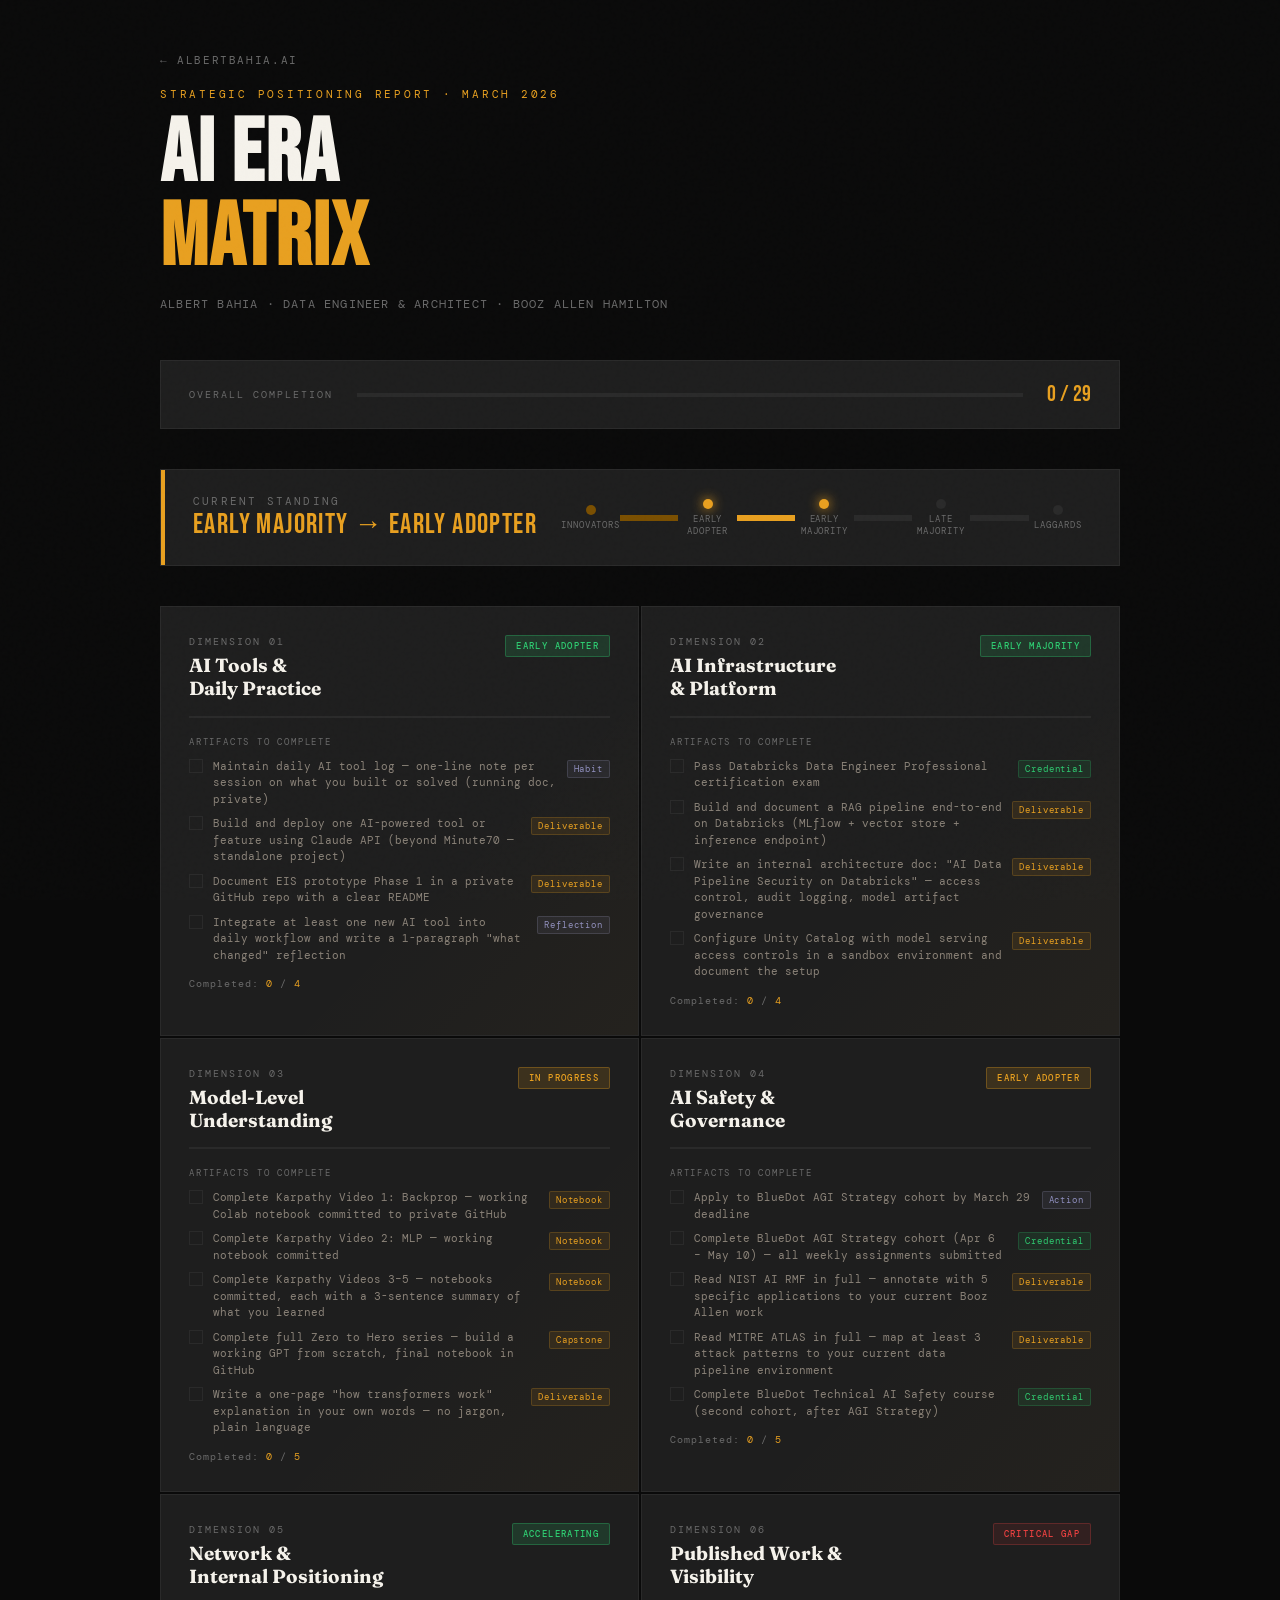
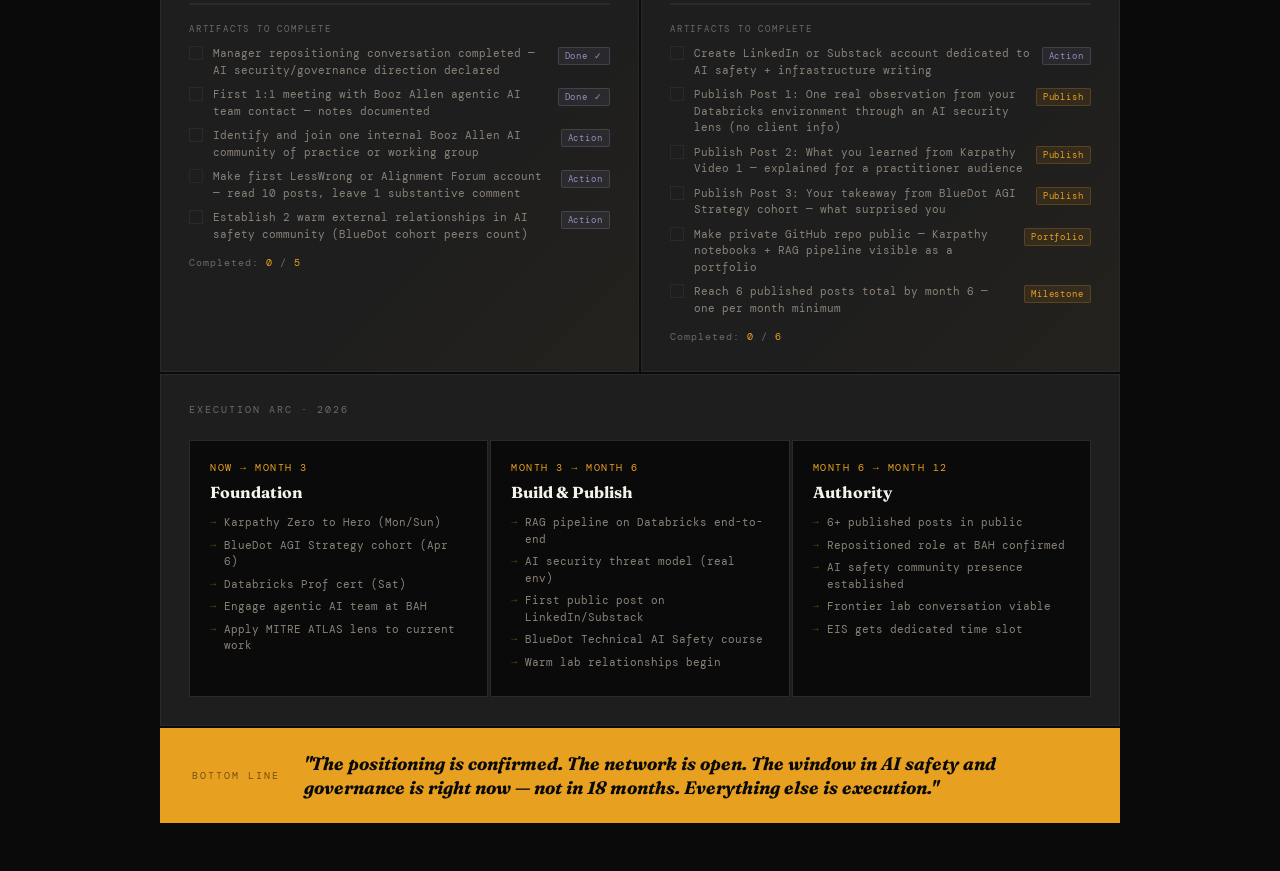
==== albert-ai-era-matrix.html @ 5874c7da "Apply dark theme to main landing page, add AI Era Matrix page - Created albert-ai-era-matrix.html as" ====
<!DOCTYPE html>
<html lang="en">
<head>
<meta charset="UTF-8">
<meta name="viewport" content="width=device-width, initial-scale=1.0">
<title>AI Era Positioning Matrix — Albert Bahia</title>
<link href="https://fonts.googleapis.com/css2?family=Bebas+Neue&family=DM+Mono:wght@300;400;500&family=Fraunces:ital,wght@0,300;0,700;1,300&display=swap" rel="stylesheet">
<style>
  :root {
    --black: #0a0a0a;
    --white: #f5f2eb;
    --amber: #e8a020;
    --amber-dim: #7a4f00;
    --green: #2ecc71;
    --green-dim: #1a5c38;
    --red: #e84040;
    --mid: #1e1e1e;
    --border: #2a2a2a;
    --text-dim: #6a6a6a;
  }

  * { margin: 0; padding: 0; box-sizing: border-box; }

  body {
    background: var(--black);
    color: var(--white);
    font-family: 'DM Mono', monospace;
    min-height: 100vh;
    padding: 48px 32px;
    overflow-x: hidden;
  }

  body::before {
    content: '';
    position: fixed;
    inset: 0;
    background-image: url("data:image/svg+xml,%3Csvg viewBox='0 0 256 256' xmlns='http://www.w3.org/2000/svg'%3E%3Cfilter id='noise'%3E%3CfeTurbulence type='fractalNoise' baseFrequency='0.9' numOctaves='4' stitchTiles='stitch'/%3E%3C/filter%3E%3Crect width='100%25' height='100%25' filter='url(%23noise)' opacity='0.04'/%3E%3C/svg%3E");
    pointer-events: none;
    opacity: 0.4;
    z-index: 100;
  }

  .container { max-width: 960px; margin: 0 auto; }

  .back-link {
    font-size: 11px;
    letter-spacing: 0.15em;
    color: var(--text-dim);
    text-decoration: none;
    text-transform: uppercase;
    display: inline-block;
    margin-bottom: 20px;
    transition: color 0.2s ease;
  }

  .back-link:hover { color: var(--amber); }

  .header {
    margin-bottom: 48px;
    opacity: 0;
    animation: fadeUp 0.8s ease forwards;
  }

  .eyebrow {
    font-size: 11px;
    letter-spacing: 0.25em;
    color: var(--amber);
    text-transform: uppercase;
    margin-bottom: 12px;
  }

  h1 {
    font-family: 'Bebas Neue', sans-serif;
    font-size: clamp(52px, 8vw, 88px);
    line-height: 0.95;
    letter-spacing: 0.02em;
  }

  h1 span { color: var(--amber); }

  .subtitle {
    margin-top: 16px;
    font-size: 12px;
    color: var(--text-dim);
    letter-spacing: 0.1em;
  }

  /* Overall progress bar */
  .overall-progress {
    background: var(--mid);
    border: 1px solid var(--border);
    padding: 20px 28px;
    margin-bottom: 40px;
    opacity: 0;
    animation: fadeUp 0.8s ease 0.15s forwards;
    display: flex;
    align-items: center;
    gap: 24px;
  }

  .overall-label {
    font-size: 10px;
    letter-spacing: 0.2em;
    color: var(--text-dim);
    text-transform: uppercase;
    white-space: nowrap;
  }

  .overall-track {
    flex: 1;
    height: 4px;
    background: var(--border);
  }

  .overall-fill {
    height: 100%;
    background: var(--amber);
    transition: width 1.5s cubic-bezier(0.4,0,0.2,1);
    width: 0%;
  }

  .overall-pct {
    font-family: 'Bebas Neue', sans-serif;
    font-size: 22px;
    color: var(--amber);
    white-space: nowrap;
  }

  /* Adoption banner */
  .adoption-banner {
    border: 1px solid var(--border);
    background: var(--mid);
    padding: 24px 32px;
    margin-bottom: 40px;
    display: flex;
    align-items: center;
    justify-content: space-between;
    gap: 24px;
    opacity: 0;
    animation: fadeUp 0.8s ease 0.2s forwards;
    position: relative;
    overflow: hidden;
  }

  .adoption-banner::before {
    content: '';
    position: absolute;
    left: 0; top: 0; bottom: 0;
    width: 4px;
    background: var(--amber);
  }

  .adoption-label {
    font-size: 11px;
    letter-spacing: 0.2em;
    color: var(--text-dim);
    text-transform: uppercase;
  }

  .adoption-value {
    font-family: 'Bebas Neue', sans-serif;
    font-size: 28px;
    color: var(--amber);
    letter-spacing: 0.05em;
  }

  .adoption-curve {
    display: flex;
    align-items: center;
    flex: 1;
    justify-content: flex-end;
  }

  .curve-segment {
    height: 6px;
    flex: 1;
    background: var(--border);
  }

  .curve-segment.active { background: var(--amber); }
  .curve-segment.passed { background: var(--amber-dim); }

  .curve-item {
    display: flex;
    flex-direction: column;
    align-items: center;
    flex: 1;
  }

  .curve-dot {
    width: 10px; height: 10px;
    border-radius: 50%;
    background: var(--border);
    margin-bottom: 4px;
  }

  .curve-dot.active {
    background: var(--amber);
    box-shadow: 0 0 12px var(--amber);
  }

  .curve-dot.passed { background: var(--amber-dim); }

  .curve-label {
    font-size: 9px;
    letter-spacing: 0.1em;
    color: var(--text-dim);
    text-transform: uppercase;
    white-space: nowrap;
    text-align: center;
  }

  /* Matrix grid */
  .matrix-grid {
    display: grid;
    grid-template-columns: 1fr 1fr;
    gap: 2px;
    margin-bottom: 2px;
  }

  .matrix-cell {
    background: var(--mid);
    border: 1px solid var(--border);
    padding: 28px;
    opacity: 0;
    animation: fadeUp 0.6s ease forwards;
    position: relative;
    overflow: hidden;
  }

  .matrix-cell::after {
    content: '';
    position: absolute;
    inset: 0;
    background: linear-gradient(135deg, transparent 60%, rgba(232,160,32,0.03));
    pointer-events: none;
  }

  .matrix-cell:nth-child(1) { animation-delay: 0.3s; }
  .matrix-cell:nth-child(2) { animation-delay: 0.4s; }
  .matrix-cell:nth-child(3) { animation-delay: 0.5s; }
  .matrix-cell:nth-child(4) { animation-delay: 0.6s; }
  .matrix-cell:nth-child(5) { animation-delay: 0.7s; }
  .matrix-cell:nth-child(6) { animation-delay: 0.8s; }

  .cell-header {
    display: flex;
    align-items: flex-start;
    justify-content: space-between;
    margin-bottom: 16px;
  }

  .cell-domain {
    font-size: 10px;
    letter-spacing: 0.2em;
    color: var(--text-dim);
    text-transform: uppercase;
    margin-bottom: 6px;
  }

  .cell-title {
    font-family: 'Fraunces', serif;
    font-size: 19px;
    font-weight: 700;
    color: var(--white);
    line-height: 1.2;
  }

  .status-badge {
    font-size: 9px;
    letter-spacing: 0.15em;
    text-transform: uppercase;
    padding: 4px 10px;
    border-radius: 2px;
    white-space: nowrap;
    font-weight: 500;
    flex-shrink: 0;
  }

  .status-badge.strong {
    background: rgba(46,204,113,0.15);
    color: var(--green);
    border: 1px solid rgba(46,204,113,0.3);
  }

  .status-badge.building {
    background: rgba(232,160,32,0.15);
    color: var(--amber);
    border: 1px solid rgba(232,160,32,0.3);
  }

  .status-badge.gap {
    background: rgba(232,64,64,0.1);
    color: var(--red);
    border: 1px solid rgba(232,64,64,0.25);
  }

  /* Cell progress meter */
  .cell-progress-bar {
    height: 2px;
    background: var(--border);
    margin-bottom: 18px;
  }

  .cell-progress-fill {
    height: 100%;
    background: var(--amber);
    width: 0%;
    transition: width 1.4s cubic-bezier(0.4,0,0.2,1);
  }

  .cell-progress-fill.green { background: var(--green); }
  .cell-progress-fill.red { background: var(--red); }

  /* Artifacts section */
  .artifacts-label {
    font-size: 9px;
    letter-spacing: 0.2em;
    color: var(--text-dim);
    text-transform: uppercase;
    margin-bottom: 10px;
  }

  .artifact-item {
    display: flex;
    align-items: flex-start;
    gap: 10px;
    margin-bottom: 8px;
    cursor: pointer;
    user-select: none;
  }

  .artifact-item:hover .artifact-text {
    color: var(--white);
  }

  .artifact-checkbox {
    width: 14px;
    height: 14px;
    border: 1px solid var(--border);
    flex-shrink: 0;
    margin-top: 1px;
    display: flex;
    align-items: center;
    justify-content: center;
    transition: all 0.2s ease;
    background: transparent;
  }

  .artifact-item.checked .artifact-checkbox {
    border-color: var(--green);
    background: rgba(46,204,113,0.15);
  }

  .artifact-item.checked .artifact-checkbox::after {
    content: '✓';
    font-size: 9px;
    color: var(--green);
    line-height: 1;
  }

  .artifact-text {
    font-size: 11px;
    color: #8a8278;
    line-height: 1.5;
    transition: color 0.2s ease;
  }

  .artifact-item.checked .artifact-text {
    color: var(--text-dim);
    text-decoration: line-through;
    text-decoration-color: var(--green-dim);
  }

  .artifact-tag {
    font-size: 9px;
    letter-spacing: 0.1em;
    padding: 2px 6px;
    border-radius: 2px;
    white-space: nowrap;
    flex-shrink: 0;
    margin-top: 2px;
  }

  .artifact-tag.deliverable {
    background: rgba(232,160,32,0.1);
    color: var(--amber);
    border: 1px solid rgba(232,160,32,0.2);
  }

  .artifact-tag.credential {
    background: rgba(46,204,113,0.1);
    color: var(--green);
    border: 1px solid rgba(46,204,113,0.2);
  }

  .artifact-tag.action {
    background: rgba(200,200,255,0.07);
    color: #9090c0;
    border: 1px solid rgba(200,200,255,0.15);
  }

  /* Completion counter per cell */
  .cell-counter {
    font-size: 10px;
    color: var(--text-dim);
    margin-top: 14px;
    letter-spacing: 0.1em;
  }

  .cell-counter span {
    color: var(--amber);
  }

  /* Timeline */
  .timeline {
    margin-top: 2px;
    background: var(--mid);
    border: 1px solid var(--border);
    padding: 28px;
    opacity: 0;
    animation: fadeUp 0.6s ease 0.9s forwards;
  }

  .timeline-header {
    font-size: 10px;
    letter-spacing: 0.2em;
    color: var(--text-dim);
    text-transform: uppercase;
    margin-bottom: 24px;
  }

  .timeline-track {
    display: grid;
    grid-template-columns: repeat(3, 1fr);
    gap: 2px;
  }

  .timeline-phase {
    background: var(--black);
    border: 1px solid var(--border);
    padding: 20px;
  }

  .phase-period {
    font-size: 10px;
    letter-spacing: 0.15em;
    color: var(--amber);
    text-transform: uppercase;
    margin-bottom: 8px;
  }

  .phase-title {
    font-family: 'Fraunces', serif;
    font-size: 16px;
    font-weight: 700;
    color: var(--white);
    margin-bottom: 12px;
  }

  .phase-items { list-style: none; }

  .phase-items li {
    font-size: 11px;
    color: #8a8278;
    margin-bottom: 6px;
    padding-left: 14px;
    position: relative;
    line-height: 1.5;
  }

  .phase-items li::before {
    content: '→';
    position: absolute;
    left: 0;
    color: var(--amber-dim);
    font-size: 10px;
  }

  /* Verdict */
  .verdict {
    margin-top: 2px;
    background: var(--amber);
    padding: 24px 32px;
    opacity: 0;
    animation: fadeUp 0.6s ease 1.1s forwards;
    display: flex;
    align-items: center;
    gap: 24px;
  }

  .verdict-label {
    font-size: 10px;
    letter-spacing: 0.2em;
    text-transform: uppercase;
    color: rgba(0,0,0,0.5);
    white-space: nowrap;
  }

  .verdict-text {
    font-family: 'Fraunces', serif;
    font-size: 18px;
    font-weight: 700;
    color: var(--black);
    line-height: 1.3;
    font-style: italic;
  }

  @keyframes fadeUp {
    from { opacity: 0; transform: translateY(20px); }
    to { opacity: 1; transform: translateY(0); }
  }

  @media (max-width: 640px) {
    .matrix-grid { grid-template-columns: 1fr; }
    .timeline-track { grid-template-columns: 1fr; }
    .adoption-curve { display: none; }
    body { padding: 24px 16px; }
  }
</style>
</head>
<body>
<div class="container">

  <div class="header">
    <a href="index.html" class="back-link">← albertbahia.ai</a>
    <div class="eyebrow">Strategic Positioning Report · March 2026</div>
    <h1>AI ERA<br><span>MATRIX</span></h1>
    <div class="subtitle">ALBERT BAHIA · DATA ENGINEER & ARCHITECT · BOOZ ALLEN HAMILTON</div>
  </div>

  <!-- Overall progress -->
  <div class="overall-progress">
    <div class="overall-label">Overall Completion</div>
    <div class="overall-track">
      <div class="overall-fill" id="overallFill"></div>
    </div>
    <div class="overall-pct" id="overallPct">0 / 0</div>
  </div>

  <!-- Adoption Banner -->
  <div class="adoption-banner">
    <div>
      <div class="adoption-label">Current Standing</div>
      <div class="adoption-value">Early Majority → Early Adopter</div>
    </div>
    <div class="adoption-curve">
      <div class="curve-item">
        <div class="curve-dot passed"></div>
        <div class="curve-label">Innovators</div>
      </div>
      <div class="curve-segment passed"></div>
      <div class="curve-item">
        <div class="curve-dot active"></div>
        <div class="curve-label">Early<br>Adopter</div>
      </div>
      <div class="curve-segment active"></div>
      <div class="curve-item">
        <div class="curve-dot active"></div>
        <div class="curve-label">Early<br>Majority</div>
      </div>
      <div class="curve-segment"></div>
      <div class="curve-item">
        <div class="curve-dot"></div>
        <div class="curve-label">Late<br>Majority</div>
      </div>
      <div class="curve-segment"></div>
      <div class="curve-item">
        <div class="curve-dot"></div>
        <div class="curve-label">Laggards</div>
      </div>
    </div>
  </div>

  <!-- Matrix Grid -->
  <div class="matrix-grid">

    <!-- D01: AI Tools -->
    <div class="matrix-cell" data-cell="0">
      <div class="cell-header">
        <div>
          <div class="cell-domain">Dimension 01</div>
          <div class="cell-title">AI Tools &<br>Daily Practice</div>
        </div>
        <div class="status-badge strong">Early Adopter</div>
      </div>
      <div class="cell-progress-bar"><div class="cell-progress-fill green" id="fill-0"></div></div>
      <div class="artifacts-label">Artifacts to complete</div>

      <div class="artifact-item" data-cell="0">
        <div class="artifact-checkbox"></div>
        <div class="artifact-text">Maintain daily AI tool log — one-line note per session on what you built or solved (running doc, private)</div>
        <div class="artifact-tag action">Habit</div>
      </div>
      <div class="artifact-item" data-cell="0">
        <div class="artifact-checkbox"></div>
        <div class="artifact-text">Build and deploy one AI-powered tool or feature using Claude API (beyond Minute70 — standalone project)</div>
        <div class="artifact-tag deliverable">Deliverable</div>
      </div>
      <div class="artifact-item" data-cell="0">
        <div class="artifact-checkbox"></div>
        <div class="artifact-text">Document EIS prototype Phase 1 in a private GitHub repo with a clear README</div>
        <div class="artifact-tag deliverable">Deliverable</div>
      </div>
      <div class="artifact-item" data-cell="0">
        <div class="artifact-checkbox"></div>
        <div class="artifact-text">Integrate at least one new AI tool into daily workflow and write a 1-paragraph "what changed" reflection</div>
        <div class="artifact-tag action">Reflection</div>
      </div>

      <div class="cell-counter">Completed: <span class="counter-done">0</span> / <span class="counter-total">4</span></div>
    </div>

    <!-- D02: Infrastructure -->
    <div class="matrix-cell" data-cell="1">
      <div class="cell-header">
        <div>
          <div class="cell-domain">Dimension 02</div>
          <div class="cell-title">AI Infrastructure<br>& Platform</div>
        </div>
        <div class="status-badge strong">Early Majority</div>
      </div>
      <div class="cell-progress-bar"><div class="cell-progress-fill green" id="fill-1"></div></div>
      <div class="artifacts-label">Artifacts to complete</div>

      <div class="artifact-item" data-cell="1">
        <div class="artifact-checkbox"></div>
        <div class="artifact-text">Pass Databricks Data Engineer Professional certification exam</div>
        <div class="artifact-tag credential">Credential</div>
      </div>
      <div class="artifact-item" data-cell="1">
        <div class="artifact-checkbox"></div>
        <div class="artifact-text">Build and document a RAG pipeline end-to-end on Databricks (MLflow + vector store + inference endpoint)</div>
        <div class="artifact-tag deliverable">Deliverable</div>
      </div>
      <div class="artifact-item" data-cell="1">
        <div class="artifact-checkbox"></div>
        <div class="artifact-text">Write an internal architecture doc: "AI Data Pipeline Security on Databricks" — access control, audit logging, model artifact governance</div>
        <div class="artifact-tag deliverable">Deliverable</div>
      </div>
      <div class="artifact-item" data-cell="1">
        <div class="artifact-checkbox"></div>
        <div class="artifact-text">Configure Unity Catalog with model serving access controls in a sandbox environment and document the setup</div>
        <div class="artifact-tag deliverable">Deliverable</div>
      </div>

      <div class="cell-counter">Completed: <span class="counter-done">0</span> / <span class="counter-total">4</span></div>
    </div>

    <!-- D03: Model Understanding -->
    <div class="matrix-cell" data-cell="2">
      <div class="cell-header">
        <div>
          <div class="cell-domain">Dimension 03</div>
          <div class="cell-title">Model-Level<br>Understanding</div>
        </div>
        <div class="status-badge building">In Progress</div>
      </div>
      <div class="cell-progress-bar"><div class="cell-progress-fill" id="fill-2"></div></div>
      <div class="artifacts-label">Artifacts to complete</div>

      <div class="artifact-item" data-cell="2">
        <div class="artifact-checkbox"></div>
        <div class="artifact-text">Complete Karpathy Video 1: Backprop — working Colab notebook committed to private GitHub</div>
        <div class="artifact-tag deliverable">Notebook</div>
      </div>
      <div class="artifact-item" data-cell="2">
        <div class="artifact-checkbox"></div>
        <div class="artifact-text">Complete Karpathy Video 2: MLP — working notebook committed</div>
        <div class="artifact-tag deliverable">Notebook</div>
      </div>
      <div class="artifact-item" data-cell="2">
        <div class="artifact-checkbox"></div>
        <div class="artifact-text">Complete Karpathy Videos 3–5 — notebooks committed, each with a 3-sentence summary of what you learned</div>
        <div class="artifact-tag deliverable">Notebook</div>
      </div>
      <div class="artifact-item" data-cell="2">
        <div class="artifact-checkbox"></div>
        <div class="artifact-text">Complete full Zero to Hero series — build a working GPT from scratch, final notebook in GitHub</div>
        <div class="artifact-tag deliverable">Capstone</div>
      </div>
      <div class="artifact-item" data-cell="2">
        <div class="artifact-checkbox"></div>
        <div class="artifact-text">Write a one-page "how transformers work" explanation in your own words — no jargon, plain language</div>
        <div class="artifact-tag deliverable">Deliverable</div>
      </div>

      <div class="cell-counter">Completed: <span class="counter-done">0</span> / <span class="counter-total">5</span></div>
    </div>

    <!-- D04: Safety & Governance -->
    <div class="matrix-cell" data-cell="3">
      <div class="cell-header">
        <div>
          <div class="cell-domain">Dimension 04</div>
          <div class="cell-title">AI Safety &<br>Governance</div>
        </div>
        <div class="status-badge building">Early Adopter</div>
      </div>
      <div class="cell-progress-bar"><div class="cell-progress-fill" id="fill-3"></div></div>
      <div class="artifacts-label">Artifacts to complete</div>

      <div class="artifact-item" data-cell="3">
        <div class="artifact-checkbox"></div>
        <div class="artifact-text">Apply to BlueDot AGI Strategy cohort by March 29 deadline</div>
        <div class="artifact-tag action">Action</div>
      </div>
      <div class="artifact-item" data-cell="3">
        <div class="artifact-checkbox"></div>
        <div class="artifact-text">Complete BlueDot AGI Strategy cohort (Apr 6 – May 10) — all weekly assignments submitted</div>
        <div class="artifact-tag credential">Credential</div>
      </div>
      <div class="artifact-item" data-cell="3">
        <div class="artifact-checkbox"></div>
        <div class="artifact-text">Read NIST AI RMF in full — annotate with 5 specific applications to your current Booz Allen work</div>
        <div class="artifact-tag deliverable">Deliverable</div>
      </div>
      <div class="artifact-item" data-cell="3">
        <div class="artifact-checkbox"></div>
        <div class="artifact-text">Read MITRE ATLAS in full — map at least 3 attack patterns to your current data pipeline environment</div>
        <div class="artifact-tag deliverable">Deliverable</div>
      </div>
      <div class="artifact-item" data-cell="3">
        <div class="artifact-checkbox"></div>
        <div class="artifact-text">Complete BlueDot Technical AI Safety course (second cohort, after AGI Strategy)</div>
        <div class="artifact-tag credential">Credential</div>
      </div>

      <div class="cell-counter">Completed: <span class="counter-done">0</span> / <span class="counter-total">5</span></div>
    </div>

    <!-- D05: Network -->
    <div class="matrix-cell" data-cell="4">
      <div class="cell-header">
        <div>
          <div class="cell-domain">Dimension 05</div>
          <div class="cell-title">Network &<br>Internal Positioning</div>
        </div>
        <div class="status-badge strong">Accelerating</div>
      </div>
      <div class="cell-progress-bar"><div class="cell-progress-fill green" id="fill-4"></div></div>
      <div class="artifacts-label">Artifacts to complete</div>

      <div class="artifact-item" data-cell="4">
        <div class="artifact-checkbox"></div>
        <div class="artifact-text">Manager repositioning conversation completed — AI security/governance direction declared</div>
        <div class="artifact-tag action">Done ✓</div>
      </div>
      <div class="artifact-item" data-cell="4">
        <div class="artifact-checkbox"></div>
        <div class="artifact-text">First 1:1 meeting with Booz Allen agentic AI team contact — notes documented</div>
        <div class="artifact-tag action">Done ✓</div>
      </div>
      <div class="artifact-item" data-cell="4">
        <div class="artifact-checkbox"></div>
        <div class="artifact-text">Identify and join one internal Booz Allen AI community of practice or working group</div>
        <div class="artifact-tag action">Action</div>
      </div>
      <div class="artifact-item" data-cell="4">
        <div class="artifact-checkbox"></div>
        <div class="artifact-text">Make first LessWrong or Alignment Forum account — read 10 posts, leave 1 substantive comment</div>
        <div class="artifact-tag action">Action</div>
      </div>
      <div class="artifact-item" data-cell="4">
        <div class="artifact-checkbox"></div>
        <div class="artifact-text">Establish 2 warm external relationships in AI safety community (BlueDot cohort peers count)</div>
        <div class="artifact-tag action">Action</div>
      </div>

      <div class="cell-counter">Completed: <span class="counter-done">0</span> / <span class="counter-total">5</span></div>
    </div>

    <!-- D06: Published Work -->
    <div class="matrix-cell" data-cell="5">
      <div class="cell-header">
        <div>
          <div class="cell-domain">Dimension 06</div>
          <div class="cell-title">Published Work &<br>Visibility</div>
        </div>
        <div class="status-badge gap">Critical Gap</div>
      </div>
      <div class="cell-progress-bar"><div class="cell-progress-fill red" id="fill-5"></div></div>
      <div class="artifacts-label">Artifacts to complete</div>

      <div class="artifact-item" data-cell="5">
        <div class="artifact-checkbox"></div>
        <div class="artifact-text">Create LinkedIn or Substack account dedicated to AI safety + infrastructure writing</div>
        <div class="artifact-tag action">Action</div>
      </div>
      <div class="artifact-item" data-cell="5">
        <div class="artifact-checkbox"></div>
        <div class="artifact-text">Publish Post 1: One real observation from your Databricks environment through an AI security lens (no client info)</div>
        <div class="artifact-tag deliverable">Publish</div>
      </div>
      <div class="artifact-item" data-cell="5">
        <div class="artifact-checkbox"></div>
        <div class="artifact-text">Publish Post 2: What you learned from Karpathy Video 1 — explained for a practitioner audience</div>
        <div class="artifact-tag deliverable">Publish</div>
      </div>
      <div class="artifact-item" data-cell="5">
        <div class="artifact-checkbox"></div>
        <div class="artifact-text">Publish Post 3: Your takeaway from BlueDot AGI Strategy cohort — what surprised you</div>
        <div class="artifact-tag deliverable">Publish</div>
      </div>
      <div class="artifact-item" data-cell="5">
        <div class="artifact-checkbox"></div>
        <div class="artifact-text">Make private GitHub repo public — Karpathy notebooks + RAG pipeline visible as a portfolio</div>
        <div class="artifact-tag deliverable">Portfolio</div>
      </div>
      <div class="artifact-item" data-cell="5">
        <div class="artifact-checkbox"></div>
        <div class="artifact-text">Reach 6 published posts total by month 6 — one per month minimum</div>
        <div class="artifact-tag deliverable">Milestone</div>
      </div>

      <div class="cell-counter">Completed: <span class="counter-done">0</span> / <span class="counter-total">6</span></div>
    </div>

  </div>

  <!-- Timeline -->
  <div class="timeline">
    <div class="timeline-header">Execution Arc · 2026</div>
    <div class="timeline-track">
      <div class="timeline-phase">
        <div class="phase-period">Now → Month 3</div>
        <div class="phase-title">Foundation</div>
        <ul class="phase-items">
          <li>Karpathy Zero to Hero (Mon/Sun)</li>
          <li>BlueDot AGI Strategy cohort (Apr 6)</li>
          <li>Databricks Prof cert (Sat)</li>
          <li>Engage agentic AI team at BAH</li>
          <li>Apply MITRE ATLAS lens to current work</li>
        </ul>
      </div>
      <div class="timeline-phase">
        <div class="phase-period">Month 3 → Month 6</div>
        <div class="phase-title">Build & Publish</div>
        <ul class="phase-items">
          <li>RAG pipeline on Databricks end-to-end</li>
          <li>AI security threat model (real env)</li>
          <li>First public post on LinkedIn/Substack</li>
          <li>BlueDot Technical AI Safety course</li>
          <li>Warm lab relationships begin</li>
        </ul>
      </div>
      <div class="timeline-phase">
        <div class="phase-period">Month 6 → Month 12</div>
        <div class="phase-title">Authority</div>
        <ul class="phase-items">
          <li>6+ published posts in public</li>
          <li>Repositioned role at BAH confirmed</li>
          <li>AI safety community presence established</li>
          <li>Frontier lab conversation viable</li>
          <li>EIS gets dedicated time slot</li>
        </ul>
      </div>
    </div>
  </div>

  <!-- Verdict -->
  <div class="verdict">
    <div class="verdict-label">Bottom Line</div>
    <div class="verdict-text">"The positioning is confirmed. The network is open. The window in AI safety and governance is right now — not in 18 months. Everything else is execution."</div>
  </div>

</div>

<script>
  // Per-cell totals
  const cellTotals = [4, 4, 5, 5, 5, 6];

  function updateCell(cellIndex) {
    const cell = document.querySelector(`.matrix-cell[data-cell="${cellIndex}"]`);
    const items = cell.querySelectorAll(`.artifact-item[data-cell="${cellIndex}"]`);
    const done = cell.querySelectorAll(`.artifact-item[data-cell="${cellIndex}"].checked`).length;
    const total = cellTotals[cellIndex];
    const pct = total > 0 ? (done / total) * 100 : 0;

    cell.querySelector('.counter-done').textContent = done;
    cell.querySelector('.counter-total').textContent = total;

    const fill = document.getElementById(`fill-${cellIndex}`);
    fill.style.width = pct + '%';

    updateOverall();
  }

  function updateOverall() {
    const allItems = document.querySelectorAll('.artifact-item');
    const allDone = document.querySelectorAll('.artifact-item.checked');
    const total = allItems.length;
    const done = allDone.length;
    const pct = total > 0 ? (done / total) * 100 : 0;

    document.getElementById('overallFill').style.width = pct + '%';
    document.getElementById('overallPct').textContent = `${done} / ${total}`;
  }

  // Load saved state
  function loadState() {
    try {
      const saved = JSON.parse(localStorage.getItem('matrix_state') || '{}');
      document.querySelectorAll('.artifact-item').forEach((item, idx) => {
        if (saved[idx]) item.classList.add('checked');
      });
    } catch(e) {}
  }

  function saveState() {
    try {
      const state = {};
      document.querySelectorAll('.artifact-item').forEach((item, idx) => {
        state[idx] = item.classList.contains('checked');
      });
      localStorage.setItem('matrix_state', JSON.stringify(state));
    } catch(e) {}
  }

  // Click handlers
  document.querySelectorAll('.artifact-item').forEach(item => {
    item.addEventListener('click', () => {
      item.classList.toggle('checked');
      const cellIndex = parseInt(item.getAttribute('data-cell'));
      updateCell(cellIndex);
      saveState();
    });
  });

  // Init
  loadState();
  for (let i = 0; i < 6; i++) updateCell(i);

  // Animate progress bars on scroll
  const observer = new IntersectionObserver((entries) => {
    entries.forEach(entry => {
      if (entry.isIntersecting) {
        const cellIndex = parseInt(entry.target.getAttribute('data-cell'));
        updateCell(cellIndex);
      }
    });
  }, { threshold: 0.2 });

  document.querySelectorAll('.matrix-cell').forEach(cell => observer.observe(cell));

  // Overall fill on load
  setTimeout(() => updateOverall(), 400);
</script>
</body>
</html>
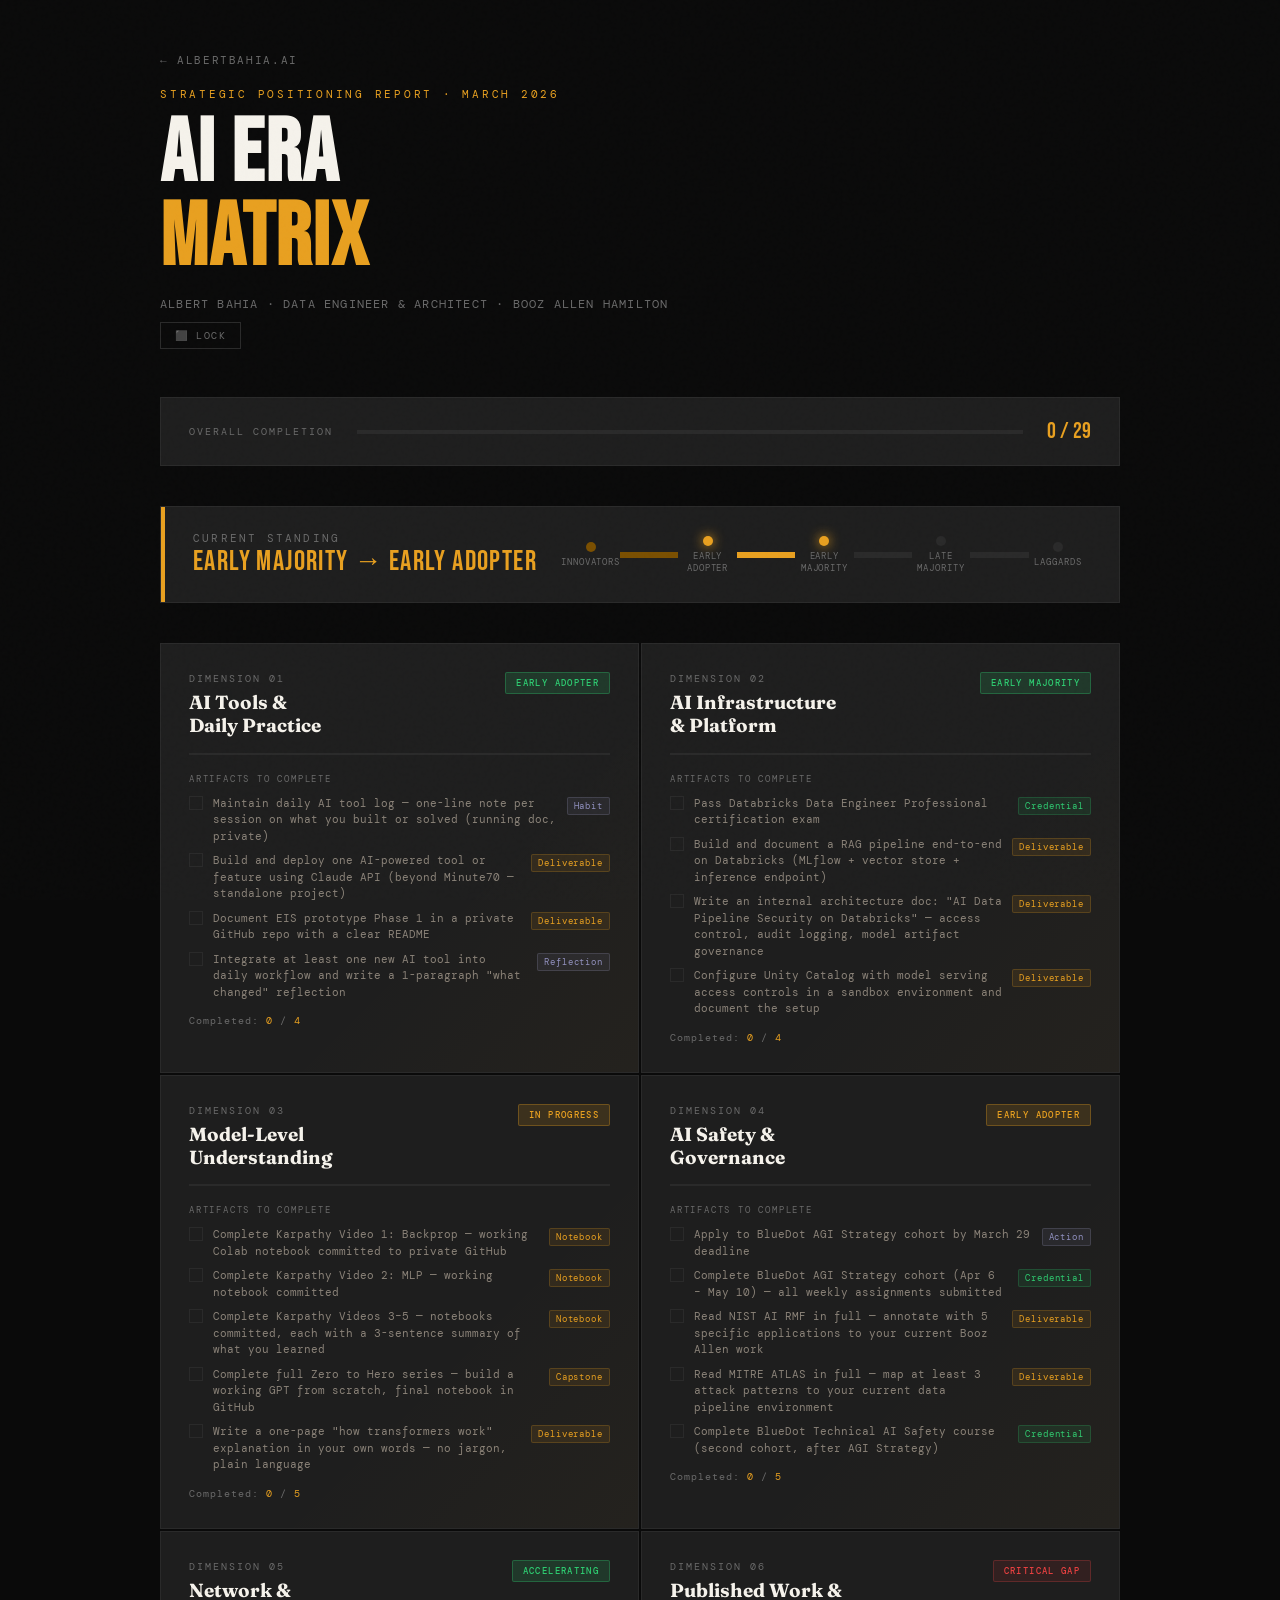
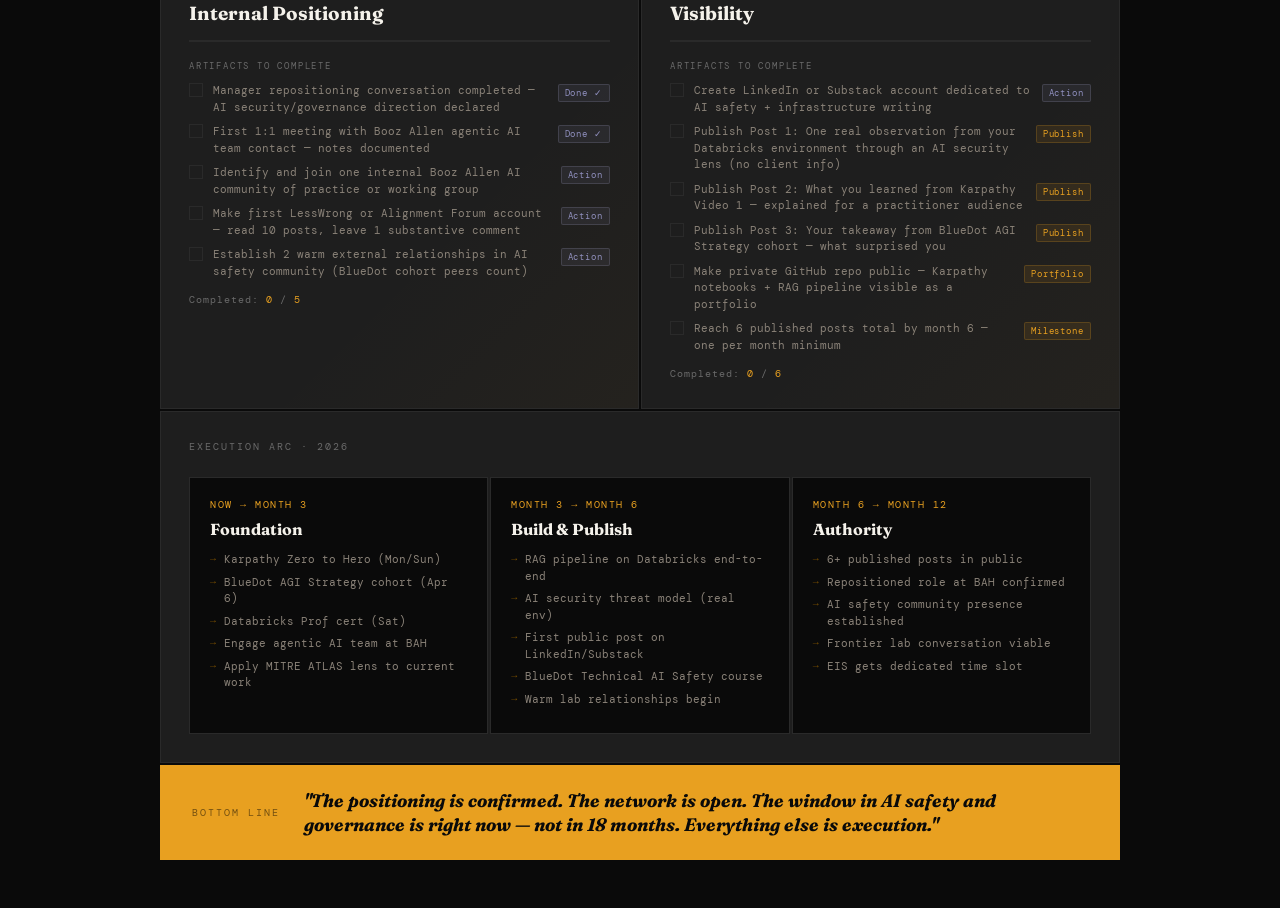
==== commit 0a034d4e: "Add logout route to Worker and Lock button to matrix page - Added /matrix-logout route to Worker tha" ====
--- a/albert-ai-era-matrix.html
+++ b/albert-ai-era-matrix.html
@@ -511,6 +511,25 @@
     to { opacity: 1; transform: translateY(0); }
   }
 
+  .lock-btn {
+    display: inline-block;
+    margin-top: 10px;
+    background: transparent;
+    border: 1px solid var(--border);
+    color: var(--text-dim);
+    font-family: 'DM Mono', monospace;
+    font-size: 10px;
+    letter-spacing: 0.15em;
+    text-transform: uppercase;
+    padding: 6px 14px;
+    cursor: pointer;
+    text-decoration: none;
+  }
+  .lock-btn:hover {
+    border-color: var(--red);
+    color: var(--red);
+  }
+
   @media (max-width: 640px) {
     .matrix-grid { grid-template-columns: 1fr; }
     .timeline-track { grid-template-columns: 1fr; }
@@ -527,6 +546,7 @@
     <div class="eyebrow">Strategic Positioning Report · March 2026</div>
     <h1>AI ERA<br><span>MATRIX</span></h1>
     <div class="subtitle">ALBERT BAHIA · DATA ENGINEER & ARCHITECT · BOOZ ALLEN HAMILTON</div>
+    <a href="/matrix-logout" class="lock-btn">⬛ Lock</a>
   </div>
 
   <!-- Overall progress -->
@@ -864,6 +884,7 @@
     <div class="verdict-text">"The positioning is confirmed. The network is open. The window in AI safety and governance is right now — not in 18 months. Everything else is execution."</div>
   </div>
 
+
 </div>
 
 <script>
